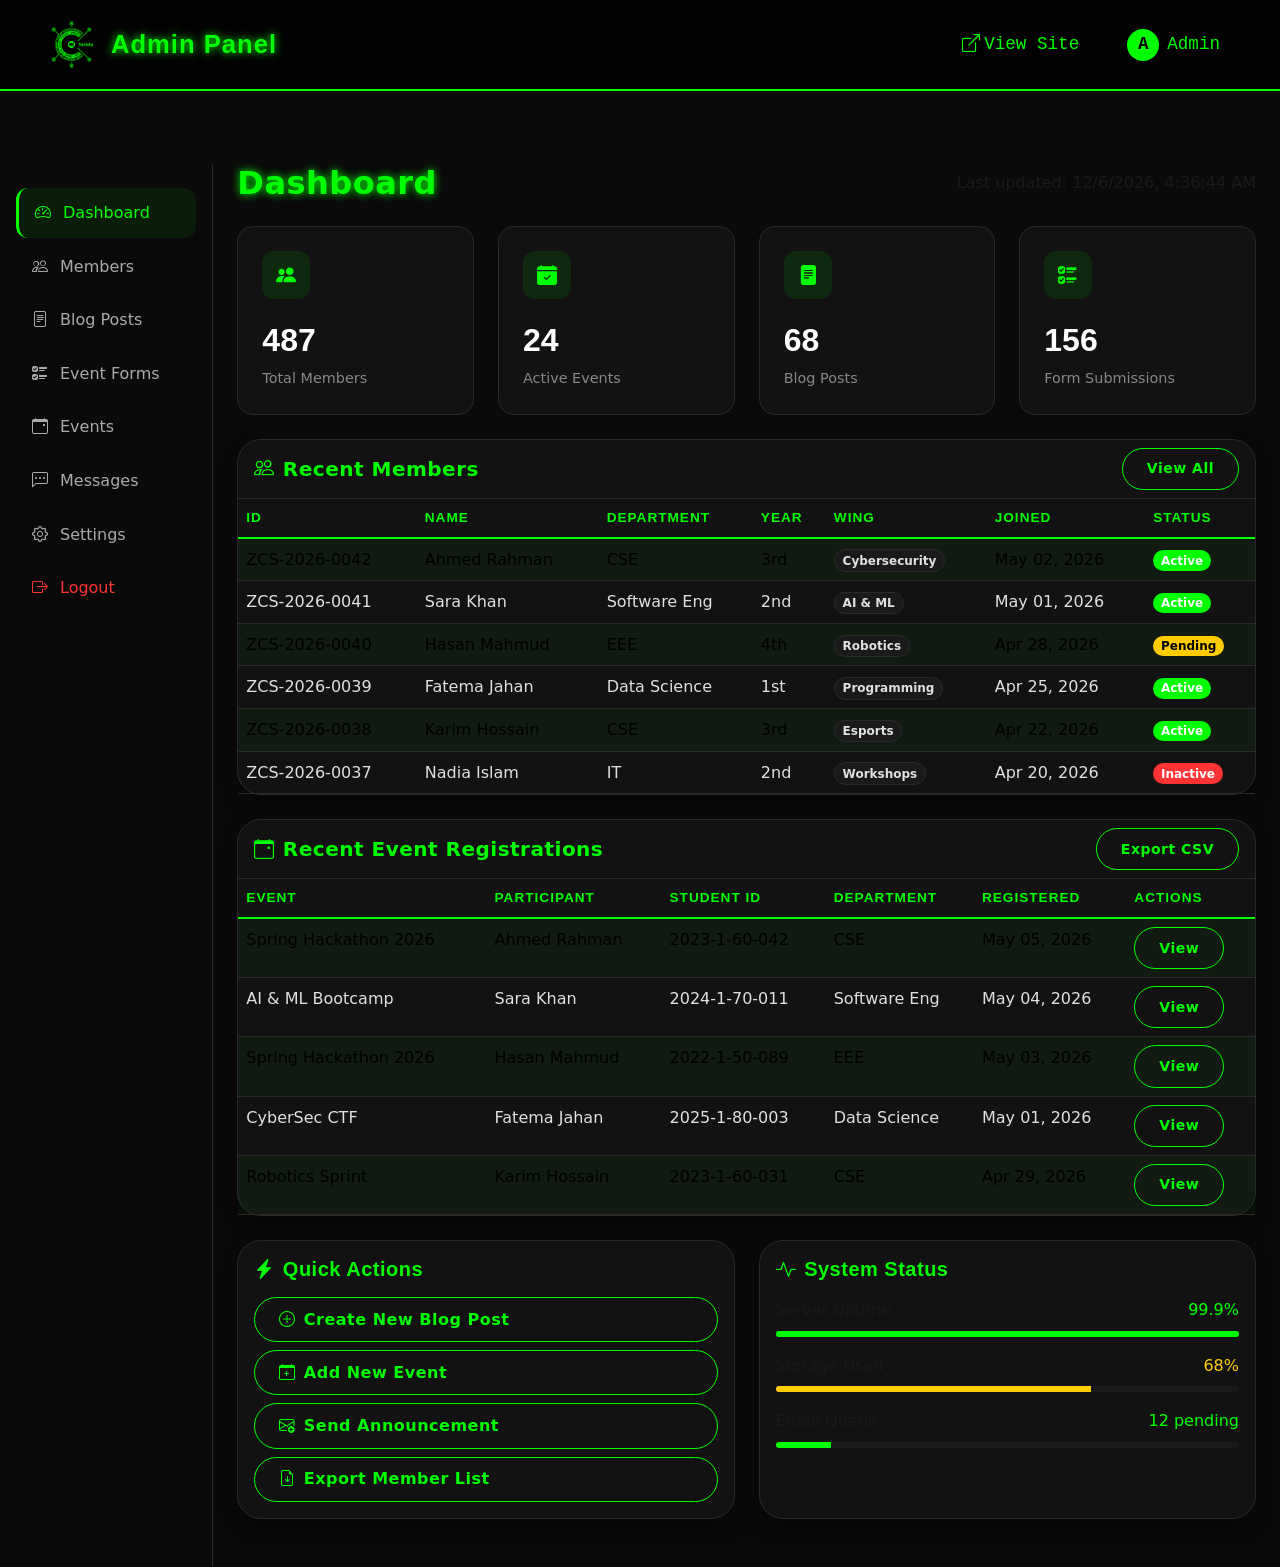
==== admin.html @ 4468ccbf "Add files via upload" ====
<!DOCTYPE html>
<html lang="en">
<head>
  <meta charset="UTF-8">
  <meta name="viewport" content="width=device-width, initial-scale=1.0, viewport-fit=cover">
  <meta name="description" content="ZUMS Computer Society Admin Dashboard. Manage members, events, blog posts, and registrations.">
  <meta name="keywords" content="ZCS admin, dashboard, member management, event management">
  <meta name="author" content="ZUMS Computer Society">
  <meta name="theme-color" content="#00ff00">
  <title>Admin Dashboard | ZUMS Computer Society</title>
  <!-- Bootstrap 5 CSS -->
  <link href="https://cdn.jsdelivr.net/npm/bootstrap@5.3.3/dist/css/bootstrap.min.css" rel="stylesheet">
  <!-- Bootstrap Icons -->
  <link href="https://cdn.jsdelivr.net/npm/bootstrap-icons@1.11.3/font/bootstrap-icons.css" rel="stylesheet">
  <!-- Custom Theme CSS -->
  <link rel="stylesheet" href="style.css">
  <link rel="shortcut icon" href="zcs-logo-transparent.png" type="image/png">
</head>
<body class="admin-body d-flex flex-column min-vh-100">

  <canvas id="pointerCanvas"></canvas>

  <!-- ===== ADMIN TOP NAVBAR ===== -->
  <nav class="navbar navbar-expand-lg fixed-top">
    <div class="container-fluid">
      <a class="navbar-brand" href="admin.html">
        <img src="zcs-logo-transparent.png" alt="ZCS Logo" onerror="this.src='https://placehold.co/60x60/0a0a0a/00ff00?text=ZCS'">
        <span>Admin Panel</span>
      </a>
      <button class="navbar-toggler" type="button" data-bs-toggle="offcanvas" data-bs-target="#adminSidebarOffcanvas" aria-controls="adminSidebarOffcanvas" aria-label="Toggle sidebar">
        <span class="navbar-toggler-icon"></span>
      </button>
      <div class="collapse navbar-collapse" id="mainNavbar">
        <ul class="navbar-nav ms-auto mb-2 mb-lg-0 align-items-lg-center">
          <li class="nav-item"><a class="nav-link" href="index.html" target="_blank"><i class="bi bi-box-arrow-up-right me-1"></i>View Site</a></li>
          <li class="nav-item dropdown ms-lg-3">
            <a class="nav-link dropdown-toggle d-flex align-items-center gap-2" href="#" id="profileDropdown" role="button" data-bs-toggle="dropdown" aria-expanded="false">
              <div class="rounded-circle bg-success d-flex align-items-center justify-content-center" style="width:32px;height:32px;color:#000;font-weight:bold;">A</div>
              <span>Admin</span>
            </a>
            <ul class="dropdown-menu dropdown-menu-end" aria-labelledby="profileDropdown">
              <li><a class="dropdown-item" href="#"><i class="bi bi-person me-2"></i>Profile</a></li>
              <li><a class="dropdown-item" href="#"><i class="bi bi-gear me-2"></i>Settings</a></li>
              <li><hr class="dropdown-divider"></li>
              <li><a class="dropdown-item" href="login.html"><i class="bi bi-box-arrow-right me-2"></i>Logout</a></li>
            </ul>
          </li>
        </ul>
      </div>
    </div>
  </nav>

  <!-- ===== MOBILE SIDEBAR OFFCANVAS ===== -->
  <div class="offcanvas offcanvas-start" tabindex="-1" id="adminSidebarOffcanvas" aria-labelledby="adminSidebarLabel">
    <div class="offcanvas-header">
      <h5 class="offcanvas-title" id="adminSidebarLabel"><i class="bi bi-grid-3x3-gap-fill me-2"></i>Menu</h5>
      <button type="button" class="btn-close" data-bs-dismiss="offcanvas" aria-label="Close"></button>
    </div>
    <div class="offcanvas-body p-0">
      <nav class="nav flex-column admin-sidebar" style="border-right:none;">
        <a class="nav-link active" href="admin.html"><i class="bi bi-speedometer2"></i>Dashboard</a>
        <a class="nav-link" href="#"><i class="bi bi-people"></i>Members</a>
        <a class="nav-link" href="#"><i class="bi bi-file-text"></i>Blog Posts</a>
        <a class="nav-link" href="#"><i class="bi bi-ui-checks"></i>Event Forms</a>
        <a class="nav-link" href="#"><i class="bi bi-calendar-event"></i>Events</a>
        <a class="nav-link" href="#"><i class="bi bi-chat-left-dots"></i>Messages</a>
        <a class="nav-link" href="#"><i class="bi bi-gear"></i>Settings</a>
        <a class="nav-link text-danger" href="login.html"><i class="bi bi-box-arrow-right"></i>Logout</a>
      </nav>
    </div>
  </div>

  <!-- ===== MAIN ADMIN LAYOUT ===== -->
  <div class="container-fluid flex-grow-1 pt-4" style="margin-top:70px;">
    <div class="row">
      <!-- Sidebar (desktop) -->
      <aside class="col-lg-2 d-none d-lg-block admin-sidebar" id="adminSidebar">
        <nav class="nav flex-column">
          <a class="nav-link active" href="admin.html"><i class="bi bi-speedometer2"></i>Dashboard</a>
          <a class="nav-link" href="#"><i class="bi bi-people"></i>Members</a>
          <a class="nav-link" href="#"><i class="bi bi-file-text"></i>Blog Posts</a>
          <a class="nav-link" href="#"><i class="bi bi-ui-checks"></i>Event Forms</a>
          <a class="nav-link" href="#"><i class="bi bi-calendar-event"></i>Events</a>
          <a class="nav-link" href="#"><i class="bi bi-chat-left-dots"></i>Messages</a>
          <a class="nav-link" href="#"><i class="bi bi-gear"></i>Settings</a>
          <a class="nav-link text-danger" href="login.html"><i class="bi bi-box-arrow-right"></i>Logout</a>
        </nav>
      </aside>

      <!-- Main Content -->
      <main class="col-lg-10 px-lg-4 pb-5">
        <div class="d-flex justify-content-between align-items-center mb-4">
          <h2 class="mb-0" style="color:var(--neon-green);text-shadow:0 0 8px var(--neon-green);">Dashboard</h2>
          <span class="text-secondary">Last updated: <span id="lastUpdated"></span></span>
        </div>

        <!-- Stat Cards -->
        <div class="row g-4 mb-4">
          <div class="col-md-6 col-xl-3 animate-on-scroll">
            <div class="stat-card">
              <div class="stat-icon"><i class="bi bi-people-fill"></i></div>
              <div class="stat-value">487</div>
              <div class="stat-label">Total Members</div>
            </div>
          </div>
          <div class="col-md-6 col-xl-3 animate-on-scroll">
            <div class="stat-card">
              <div class="stat-icon"><i class="bi bi-calendar-check-fill"></i></div>
              <div class="stat-value">24</div>
              <div class="stat-label">Active Events</div>
            </div>
          </div>
          <div class="col-md-6 col-xl-3 animate-on-scroll">
            <div class="stat-card">
              <div class="stat-icon"><i class="bi bi-file-text-fill"></i></div>
              <div class="stat-value">68</div>
              <div class="stat-label">Blog Posts</div>
            </div>
          </div>
          <div class="col-md-6 col-xl-3 animate-on-scroll">
            <div class="stat-card">
              <div class="stat-icon"><i class="bi bi-ui-checks"></i></div>
              <div class="stat-value">156</div>
              <div class="stat-label">Form Submissions</div>
            </div>
          </div>
        </div>

        <!-- Recent Members Table -->
        <div class="card mb-4 animate-on-scroll">
          <div class="card-header d-flex justify-content-between align-items-center" style="background:transparent;border-bottom:1px solid #2a2a2a;">
            <h5 class="mb-0" style="color:var(--neon-green);"><i class="bi bi-people me-2"></i>Recent Members</h5>
            <a href="#" class="btn btn-sm btn-outline-primary">View All</a>
          </div>
          <div class="card-body p-0">
            <div class="table-responsive">
              <table class="table table-striped table-hover mb-0">
                <thead>
                  <tr>
                    <th>ID</th>
                    <th>Name</th>
                    <th>Department</th>
                    <th>Year</th>
                    <th>Wing</th>
                    <th>Joined</th>
                    <th>Status</th>
                  </tr>
                </thead>
                <tbody>
                  <tr>
                    <td>ZCS-2026-0042</td>
                    <td>Ahmed Rahman</td>
                    <td>CSE</td>
                    <td>3rd</td>
                    <td><span class="badge bg-secondary">Cybersecurity</span></td>
                    <td>May 02, 2026</td>
                    <td><span class="badge bg-success">Active</span></td>
                  </tr>
                  <tr>
                    <td>ZCS-2026-0041</td>
                    <td>Sara Khan</td>
                    <td>Software Eng</td>
                    <td>2nd</td>
                    <td><span class="badge bg-secondary">AI & ML</span></td>
                    <td>May 01, 2026</td>
                    <td><span class="badge bg-success">Active</span></td>
                  </tr>
                  <tr>
                    <td>ZCS-2026-0040</td>
                    <td>Hasan Mahmud</td>
                    <td>EEE</td>
                    <td>4th</td>
                    <td><span class="badge bg-secondary">Robotics</span></td>
                    <td>Apr 28, 2026</td>
                    <td><span class="badge bg-warning" style="color:#000;">Pending</span></td>
                  </tr>
                  <tr>
                    <td>ZCS-2026-0039</td>
                    <td>Fatema Jahan</td>
                    <td>Data Science</td>
                    <td>1st</td>
                    <td><span class="badge bg-secondary">Programming</span></td>
                    <td>Apr 25, 2026</td>
                    <td><span class="badge bg-success">Active</span></td>
                  </tr>
                  <tr>
                    <td>ZCS-2026-0038</td>
                    <td>Karim Hossain</td>
                    <td>CSE</td>
                    <td>3rd</td>
                    <td><span class="badge bg-secondary">Esports</span></td>
                    <td>Apr 22, 2026</td>
                    <td><span class="badge bg-success">Active</span></td>
                  </tr>
                  <tr>
                    <td>ZCS-2026-0037</td>
                    <td>Nadia Islam</td>
                    <td>IT</td>
                    <td>2nd</td>
                    <td><span class="badge bg-secondary">Workshops</span></td>
                    <td>Apr 20, 2026</td>
                    <td><span class="badge bg-danger">Inactive</span></td>
                  </tr>
                </tbody>
              </table>
            </div>
          </div>
        </div>

        <!-- Recent Event Registrations -->
        <div class="card mb-4 animate-on-scroll">
          <div class="card-header d-flex justify-content-between align-items-center" style="background:transparent;border-bottom:1px solid #2a2a2a;">
            <h5 class="mb-0" style="color:var(--neon-green);"><i class="bi bi-calendar-event me-2"></i>Recent Event Registrations</h5>
            <a href="#" class="btn btn-sm btn-outline-primary">Export CSV</a>
          </div>
          <div class="card-body p-0">
            <div class="table-responsive">
              <table class="table table-striped table-hover mb-0">
                <thead>
                  <tr>
                    <th>Event</th>
                    <th>Participant</th>
                    <th>Student ID</th>
                    <th>Department</th>
                    <th>Registered</th>
                    <th>Actions</th>
                  </tr>
                </thead>
                <tbody>
                  <tr>
                    <td>Spring Hackathon 2026</td>
                    <td>Ahmed Rahman</td>
                    <td>2023-1-60-042</td>
                    <td>CSE</td>
                    <td>May 05, 2026</td>
                    <td><button class="btn btn-sm btn-outline-primary">View</button></td>
                  </tr>
                  <tr>
                    <td>AI & ML Bootcamp</td>
                    <td>Sara Khan</td>
                    <td>2024-1-70-011</td>
                    <td>Software Eng</td>
                    <td>May 04, 2026</td>
                    <td><button class="btn btn-sm btn-outline-primary">View</button></td>
                  </tr>
                  <tr>
                    <td>Spring Hackathon 2026</td>
                    <td>Hasan Mahmud</td>
                    <td>2022-1-50-089</td>
                    <td>EEE</td>
                    <td>May 03, 2026</td>
                    <td><button class="btn btn-sm btn-outline-primary">View</button></td>
                  </tr>
                  <tr>
                    <td>CyberSec CTF</td>
                    <td>Fatema Jahan</td>
                    <td>2025-1-80-003</td>
                    <td>Data Science</td>
                    <td>May 01, 2026</td>
                    <td><button class="btn btn-sm btn-outline-primary">View</button></td>
                  </tr>
                  <tr>
                    <td>Robotics Sprint</td>
                    <td>Karim Hossain</td>
                    <td>2023-1-60-031</td>
                    <td>CSE</td>
                    <td>Apr 29, 2026</td>
                    <td><button class="btn btn-sm btn-outline-primary">View</button></td>
                  </tr>
                </tbody>
              </table>
            </div>
          </div>
        </div>

        <!-- Quick Actions Row -->
        <div class="row g-4">
          <div class="col-md-6 animate-on-scroll">
            <div class="card h-100">
              <div class="card-body">
                <h5 class="card-title"><i class="bi bi-lightning-charge-fill me-2"></i>Quick Actions</h5>
                <div class="d-grid gap-2 mt-3">
                  <button class="btn btn-outline-primary text-start"><i class="bi bi-plus-circle me-2"></i>Create New Blog Post</button>
                  <button class="btn btn-outline-primary text-start"><i class="bi bi-calendar-plus me-2"></i>Add New Event</button>
                  <button class="btn btn-outline-primary text-start"><i class="bi bi-envelope-plus me-2"></i>Send Announcement</button>
                  <button class="btn btn-outline-primary text-start"><i class="bi bi-file-earmark-arrow-down me-2"></i>Export Member List</button>
                </div>
              </div>
            </div>
          </div>
          <div class="col-md-6 animate-on-scroll">
            <div class="card h-100">
              <div class="card-body">
                <h5 class="card-title"><i class="bi bi-activity me-2"></i>System Status</h5>
                <div class="mt-3">
                  <div class="d-flex justify-content-between mb-2">
                    <span class="text-secondary">Server Uptime</span>
                    <span class="text-success">99.9%</span>
                  </div>
                  <div class="progress mb-3" style="height:6px;">
                    <div class="progress-bar" role="progressbar" style="width:99.9%;"></div>
                  </div>
                  <div class="d-flex justify-content-between mb-2">
                    <span class="text-secondary">Storage Used</span>
                    <span class="text-warning" style="color:#ffcc00!important;">68%</span>
                  </div>
                  <div class="progress mb-3" style="height:6px;">
                    <div class="progress-bar bg-warning" role="progressbar" style="width:68%;"></div>
                  </div>
                  <div class="d-flex justify-content-between mb-2">
                    <span class="text-secondary">Email Queue</span>
                    <span class="text-success">12 pending</span>
                  </div>
                  <div class="progress" style="height:6px;">
                    <div class="progress-bar" role="progressbar" style="width:12%;"></div>
                  </div>
                </div>
              </div>
            </div>
          </div>
        </div>
      </main>
    </div>
  </div>

  <script src="https://cdn.jsdelivr.net/npm/bootstrap@5.3.3/dist/js/bootstrap.bundle.min.js"></script>
  <script src="script.js"></script>
  <script>
    document.getElementById('lastUpdated').textContent = new Date().toLocaleString();
  </script>
</body>
</html>
---- style.css ----
/* ============================================
   ZUMS Computer Society - Custom Bootstrap 5 Theme
   Aesthetic: Cyberpunk / Hacker Minimalism (Dark)
   Primary: #00ff00 | Background: #0a0a0a | Text: #e0e0e0
   ============================================ */

/* ---------- FONTS ---------- */
@font-face {
  font-family: 'Klavika';
  src: url('https://xexanterxcin.github.io/PC-LEGEND/Font/klavika-medium-webfont.woff2') format('woff2'),
       url('https://xexanterxcin.github.io/PC-LEGEND/Font/klavika-medium-webfont.woff') format('woff');
  font-weight: normal;
  font-style: normal;
  font-display: swap;
}

@font-face {
  font-family: 'Klavika';
  src: url('https://xexanterxcin.github.io/PC-LEGEND/Font/klavika-regular-italic-webfont.woff2') format('woff2'),
       url('https://xexanterxcin.github.io/PC-LEGEND/Font/klavika-regular-italic-webfont.woff') format('woff');
  font-weight: normal;
  font-style: italic;
  font-display: swap;
}

/* ---------- CSS VARIABLES (Bootstrap Override) ---------- */
:root {
  --bs-primary: #00ff00;
  --bs-primary-rgb: 0, 255, 0;
  --bs-secondary: #1a1a1a;
  --bs-secondary-rgb: 26, 26, 26;
  --bs-success: #00ff00;
  --bs-success-rgb: 0, 255, 0;
  --bs-info: #00ffff;
  --bs-info-rgb: 0, 255, 255;
  --bs-warning: #ffcc00;
  --bs-warning-rgb: 255, 204, 0;
  --bs-danger: #ff3333;
  --bs-danger-rgb: 255, 51, 51;
  --bs-light: #e0e0e0;
  --bs-light-rgb: 224, 224, 224;
  --bs-dark: #0a0a0a;
  --bs-dark-rgb: 10, 10, 10;
  --bs-body-bg: #0a0a0a;
  --bs-body-color: #e0e0e0;
  --bs-border-color: #2a2a2a;
  --bs-border-radius: 1rem;
  --bs-border-radius-lg: 1.5rem;
  --bs-font-sans-serif: 'Segoe UI', system-ui, -apple-system, sans-serif;
  --bs-font-monospace: 'Courier New', monospace;
  --bs-navbar-color: #00ff00;
  --bs-navbar-hover-color: #aaffaa;
  --bs-navbar-active-color: #00ff00;
  --bs-link-color: #00ff00;
  --bs-link-hover-color: #aaffaa;
  --bs-input-bg: #141414;
  --bs-input-color: #e0e0e0;
  --bs-input-border-color: #2a2a2a;
  --bs-input-focus-border-color: #00ff00;
  --bs-input-focus-box-shadow: 0 0 0 0.25rem rgba(0, 255, 0, 0.25);
  --neon-green: #00ff00;
  --neon-green-dim: rgba(0, 255, 0, 0.4);
  --glass-bg: rgba(10, 10, 10, 0.75);
  --glass-border: rgba(0, 255, 0, 0.3);
}

/* ---------- GLOBAL RESET ---------- */
*, *::before, *::after {
  margin: 0;
  padding: 0;
  box-sizing: border-box;
}

html {
  scroll-behavior: smooth;
}

body {
  font-family: var(--bs-font-sans-serif);
  background-color: var(--bs-body-bg);
  color: var(--bs-body-color);
  overflow-x: hidden;
  line-height: 1.6;
}

h1, h2, h3, h4, h5, h6, .h1, .h2, .h3, .h4, .h5, .h6 {
  font-family: 'Klavika', var(--bs-font-sans-serif);
  font-weight: bold;
  letter-spacing: 0.5px;
}

a {
  color: var(--neon-green);
  text-decoration: none;
  transition: color 0.2s ease, text-shadow 0.2s ease;
}

a:hover {
  color: #aaffaa;
  text-shadow: 0 0 6px var(--neon-green);
}

/* ---------- POINTER CANVAS (NEON PARTICLE TRAIL) ---------- */
#pointerCanvas {
  position: fixed;
  top: 0;
  left: 0;
  width: 100%;
  height: 100%;
  z-index: 2;
  pointer-events: none;
  background: transparent;
}

/* ---------- BOOTSTRAP COMPONENT OVERRIDES ---------- */

/* Buttons */
.btn {
  border-radius: 40px;
  font-weight: 600;
  letter-spacing: 0.5px;
  padding: 0.6rem 1.5rem;
  transition: all 0.25s ease;
}

.btn-primary, .bg-primary {
  background-color: var(--neon-green) !important;
  border-color: var(--neon-green) !important;
  color: #000 !important;
}

.btn-primary:hover {
  background-color: #00dd00 !important;
  border-color: #00dd00 !important;
  box-shadow: 0 0 20px var(--neon-green);
  transform: scale(1.02);
}

.btn-outline-primary {
  color: var(--neon-green);
  border-color: var(--neon-green);
  background: transparent;
}

.btn-outline-primary:hover {
  background-color: var(--neon-green);
  color: #000;
  box-shadow: 0 0 12px var(--neon-green);
}

.btn-dark {
  background-color: #111;
  border-color: #2a2a2a;
}

/* Cards */
.card {
  background: rgba(20, 20, 20, 0.85);
  backdrop-filter: blur(8px);
  border: 1px solid #2a2a2a;
  border-radius: 1.5rem;
  color: #e0e0e0;
  transition: all 0.3s ease;
  box-shadow: 0 10px 20px rgba(0, 0, 0, 0.4);
}

.card:hover {
  border-color: var(--neon-green);
  box-shadow: 0 0 20px rgba(0, 255, 0, 0.25);
  transform: translateY(-4px);
}

.card-title {
  color: var(--neon-green);
  font-family: 'Klavika', sans-serif;
}

.card-text {
  color: #ccc;
}

.card-img-top {
  border-top-left-radius: 1.5rem;
  border-top-right-radius: 1.5rem;
  border-bottom: 1px solid #2a2a2a;
}

/* Forms / Inputs */
.form-control, .form-select {
  background-color: #141414;
  color: #e0e0e0;
  border: 1px solid #2a2a2a;
  border-radius: 0.75rem;
  padding: 0.75rem 1rem;
}

.form-control:focus, .form-select:focus {
  background-color: #141414;
  color: #e0e0e0;
  border-color: var(--neon-green);
  box-shadow: 0 0 0 0.25rem rgba(0, 255, 0, 0.25);
}

.form-control::placeholder {
  color: #777;
}

.form-label {
  color: #c0ffc0;
  font-weight: 500;
}

.input-group-text {
  background-color: #1a1a1a;
  border-color: #2a2a2a;
  color: var(--neon-green);
}

/* Check / Radio */
.form-check-input {
  background-color: #141414;
  border-color: #2a2a2a;
}

.form-check-input:checked {
  background-color: var(--neon-green);
  border-color: var(--neon-green);
}

.form-check-label {
  color: #ccc;
}

/* Navbar */
.navbar {
  background: rgba(0, 0, 0, 0.75) !important;
  backdrop-filter: blur(18px);
  border-bottom: 2px solid var(--neon-green);
  padding: 0.75rem 2rem;
  z-index: 1000;
  transition: all 0.3s ease;
}

.navbar-brand {
  font-family: 'Klavika', sans-serif;
  color: var(--neon-green) !important;
  font-size: 1.6rem;
  font-weight: bold;
  text-shadow: 0 0 8px var(--neon-green);
  letter-spacing: 1px;
  display: flex;
  align-items: center;
  gap: 0.75rem;
}

.navbar-brand img {
  height: 55px;
  width: auto;
  transition: transform 0.2s ease;
}

.navbar-brand img:hover {
  transform: scale(1.05);
}

.navbar-nav .nav-link {
  color: var(--neon-green) !important;
  font-family: 'Klavika', monospace;
  font-size: 1.1rem;
  padding: 0.5rem 1rem !important;
  position: relative;
}

.navbar-nav .nav-link::after {
  content: '';
  position: absolute;
  bottom: -2px;
  left: 1rem;
  right: 1rem;
  width: 0%;
  height: 2px;
  background: var(--neon-green);
  box-shadow: 0 0 8px var(--neon-green);
  transition: width 0.3s cubic-bezier(0.2, 0.9, 0.4, 1.1);
}

.navbar-nav .nav-link:hover::after {
  width: calc(100% - 2rem);
}

.navbar-nav .nav-link:hover {
  color: #aaffaa !important;
  text-shadow: 0 0 6px var(--neon-green);
}

.navbar .dropdown-toggle::after {
  border: none !important;
  content: '' !important;
  vertical-align: 0 !important;
}

/* ACTIVE NAV LINK */
.navbar-nav .nav-link.active-link::after {
  width: calc(100% - 2rem);
}

.navbar-nav .nav-link.active-link {
  color: #aaffaa !important;
  text-shadow: 0 0 6px var(--neon-green);
}
.navbar-toggler {
  border: 1px solid var(--neon-green);
  color: var(--neon-green);
}

.navbar-toggler:focus {
  box-shadow: 0 0 0 0.25rem rgba(0, 255, 0, 0.25);
}

.navbar-toggler-icon {
  filter: invert(48%) sepia(79%) saturate(2476%) hue-rotate(86deg) brightness(118%) contrast(119%);
}

/* Dropdown */
.dropdown-menu {
  background: rgba(10, 10, 10, 0.96);
  backdrop-filter: blur(12px);
  border: 1px solid var(--neon-green);
  border-radius: 12px;
  box-shadow: 0 0 20px rgba(0, 255, 0, 0.15);
}

.dropdown-item {
  color: #c0ffc0;
  font-family: 'Klavika', sans-serif;
  transition: background 0.2s, color 0.2s;
}

.dropdown-item:hover, .dropdown-item:focus {
  background: rgba(0, 255, 0, 0.15);
  color: var(--neon-green);
}

.dropdown-divider {
  border-color: #2a2a2a;
}

/* Modal */
.modal-content {
  background: rgba(15, 15, 15, 0.97);
  backdrop-filter: blur(20px);
  border: 1px solid var(--neon-green);
  border-radius: 1.5rem;
  color: #e0e0e0;
  box-shadow: 0 0 40px rgba(0, 255, 0, 0.2);
}

.modal-header {
  border-bottom: 1px solid #2a2a2a;
}

.modal-footer {
  border-top: 1px solid #2a2a2a;
}

.modal-title {
  color: var(--neon-green);
  font-family: 'Klavika', sans-serif;
  text-shadow: 0 0 8px var(--neon-green);
}

.btn-close {
  filter: invert(48%) sepia(79%) saturate(2476%) hue-rotate(86deg) brightness(118%) contrast(119%);
}

/* Accordion */
.accordion {
  --bs-accordion-bg: transparent;
  --bs-accordion-color: #e0e0e0;
  --bs-accordion-border-color: #2a2a2a;
  --bs-accordion-btn-bg: rgba(20, 20, 20, 0.8);
  --bs-accordion-btn-color: var(--neon-green);
  --bs-accordion-active-bg: rgba(0, 255, 0, 0.08);
  --bs-accordion-active-color: var(--neon-green);
  --bs-accordion-btn-focus-border-color: var(--neon-green);
  --bs-accordion-btn-focus-box-shadow: 0 0 0 0.25rem rgba(0, 255, 0, 0.25);
}

.accordion-button:not(.collapsed) {
  text-shadow: 0 0 6px var(--neon-green);
}

.accordion-body {
  color: #ccc;
}

/* Tables */
.table {
  --bs-table-bg: transparent;
  --bs-table-color: #e0e0e0;
  --bs-table-border-color: #2a2a2a;
  --bs-table-striped-bg: rgba(0, 255, 0, 0.04);
  --bs-table-hover-bg: rgba(0, 255, 0, 0.08);
}

.table thead th {
  color: var(--neon-green);
  font-family: 'Klavika', sans-serif;
  border-bottom: 2px solid var(--neon-green);
  text-transform: uppercase;
  font-size: 0.85rem;
  letter-spacing: 1px;
}

/* Badges */
.badge.bg-primary {
  background-color: var(--neon-green) !important;
  color: #000 !important;
}

.badge.bg-secondary {
  background-color: #1a1a1a !important;
  color: #e0e0e0 !important;
  border: 1px solid #2a2a2a;
}

/* Breadcrumb */
.breadcrumb {
  --bs-breadcrumb-divider-color: #555;
}

.breadcrumb-item.active {
  color: #888;
}

/* Pagination */
.page-link {
  background-color: #141414;
  border-color: #2a2a2a;
  color: var(--neon-green);
}

.page-link:hover {
  background-color: rgba(0, 255, 0, 0.1);
  border-color: var(--neon-green);
  color: #aaffaa;
}

.page-item.active .page-link {
  background-color: var(--neon-green);
  border-color: var(--neon-green);
  color: #000;
}

/* List Group */
.list-group {
  --bs-list-group-bg: rgba(20, 20, 20, 0.8);
  --bs-list-group-color: #e0e0e0;
  --bs-list-group-border-color: #2a2a2a;
  --bs-list-group-hover-bg: rgba(0, 255, 0, 0.06);
  --bs-list-group-action-hover-color: #aaffaa;
  --bs-list-group-action-active-bg: rgba(0, 255, 0, 0.1);
  --bs-list-group-action-active-color: var(--neon-green);
  --bs-list-group-active-bg: var(--neon-green);
  --bs-list-group-active-color: #000;
  --bs-list-group-active-border-color: var(--neon-green);
}

/* Progress */
.progress {
  background-color: #1a1a1a;
  border-radius: 1rem;
}

.progress-bar {
  background-color: var(--neon-green);
  color: #000;
}

/* Alerts */
.alert-primary {
  background: rgba(0, 255, 0, 0.08);
  border: 1px solid var(--neon-green);
  color: #aaffaa;
}

.alert-secondary {
  background: rgba(30, 30, 30, 0.8);
  border: 1px solid #2a2a2a;
  color: #ccc;
}

/* Nav Tabs / Pills */
.nav-pills .nav-link {
  color: var(--neon-green);
  border: 1px solid transparent;
  border-radius: 40px;
  transition: all 0.2s ease;
}

.nav-pills .nav-link:hover {
  border-color: var(--neon-green);
  background: rgba(0, 255, 0, 0.08);
}

.nav-pills .nav-link.active {
  background-color: var(--neon-green);
  color: #000;
  box-shadow: 0 0 12px var(--neon-green);
}

/* Offcanvas (for mobile sidebar on admin) */
.offcanvas {
  background: rgba(10, 10, 10, 0.98);
  backdrop-filter: blur(20px);
  border-right: 2px solid var(--neon-green);
}

.offcanvas-title {
  color: var(--neon-green);
  font-family: 'Klavika', sans-serif;
}

/* Toast */
.toast {
  background: rgba(15, 15, 15, 0.97);
  backdrop-filter: blur(10px);
  border: 1px solid var(--neon-green);
  color: #e0e0e0;
}

.toast-header {
  background: rgba(0, 255, 0, 0.08);
  color: var(--neon-green);
  border-bottom: 1px solid #2a2a2a;
}

/* Tooltip / Popover */
.tooltip-inner {
  background: #111;
  border: 1px solid var(--neon-green);
  color: #e0e0e0;
}

.bs-tooltip-auto[data-popper-placement^=top] .tooltip-arrow::before,
.bs-tooltip-top .tooltip-arrow::before {
  border-top-color: var(--neon-green);
}

/* ---------- GLASSMORPHISM UTILITY ---------- */
.glass {
  background: var(--glass-bg);
  backdrop-filter: blur(18px);
  -webkit-backdrop-filter: blur(18px);
  border: 1px solid var(--glass-border);
  border-radius: 1.5rem;
}

.glass-card {
  background: rgba(20, 20, 20, 0.7);
  backdrop-filter: blur(12px);
  -webkit-backdrop-filter: blur(12px);
  border: 1px solid rgba(0, 255, 0, 0.2);
  border-radius: 1.5rem;
  transition: all 0.3s ease;
}

.glass-card:hover {
  border-color: var(--neon-green);
  box-shadow: 0 0 20px rgba(0, 255, 0, 0.2);
}

/* ---------- NEON GLOW UTILITIES ---------- */
.glow-text {
  text-shadow: 0 0 8px var(--neon-green);
}

.glow-border {
  border: 1px solid var(--neon-green);
  box-shadow: 0 0 8px var(--neon-green-dim);
}

.glow-border-hover {
  transition: all 0.3s ease;
}

.glow-border-hover:hover {
  border-color: var(--neon-green);
  box-shadow: 0 0 20px rgba(0, 255, 0, 0.3);
}

/* ---------- SECTION UTILITIES ---------- */
section {
  scroll-margin-top: 100px;
}

.section-title {
  font-size: 2.8rem;
  color: var(--neon-green);
  text-shadow: 0 0 15px rgba(0, 255, 0, 0.5);
  margin-bottom: 1.5rem;
  text-align: center;
}

.section-subtitle {
  color: #aaa;
  font-size: 1.15rem;
  text-align: center;
  max-width: 700px;
  margin: 0 auto 3rem;
}

/* ---------- HERO SECTION ---------- */
.hero-section {
  position: relative;
  min-height: 100vh;
  display: flex;
  align-items: center;
  justify-content: center;
  text-align: center;
  overflow: hidden;
  padding-top: 85px;
}

.hero-bg-video {
  position: absolute;
  top: 0;
  left: 0;
  width: 100%;
  height: 100%;
  object-fit: cover;
  z-index: -2;
}

.hero-overlay {
  position: absolute;
  top: 0;
  left: 0;
  width: 100%;
  height: 100%;
  background: rgba(0, 0, 0, 0.7);
  z-index: -1;
}

.hero-content {
  position: relative;
  z-index: 1;
  max-width: 900px;
  padding: 2rem;
}

.hero-content h1 {
  font-size: 4rem;
  color: var(--neon-green);
  text-shadow: 0 0 20px var(--neon-green), 0 0 40px rgba(0, 255, 0, 0.3);
  margin-bottom: 1rem;
  letter-spacing: 2px;
}

.hero-content .lead {
  font-size: 1.4rem;
  color: #ccc;
  margin-bottom: 2rem;
}

.hero-content .hero-cta {
  margin-top: 1rem;
}

/* ---------- AUTH PAGES (Login / Register) ---------- */
.auth-section {
  min-height: 100vh;
  display: flex;
  align-items: center;
  justify-content: center;
  padding: 120px 1rem 2rem;
  position: relative;
}

.auth-card {
  background: rgba(20, 20, 20, 0.8);
  backdrop-filter: blur(20px);
  -webkit-backdrop-filter: blur(20px);
  border: 1px solid rgba(0, 255, 0, 0.3);
  border-radius: 2rem;
  padding: 2.5rem;
  width: 100%;
  max-width: 480px;
  box-shadow: 0 0 40px rgba(0, 255, 0, 0.1);
  transition: all 0.3s ease;
}

.auth-card:hover {
  border-color: var(--neon-green);
  box-shadow: 0 0 30px rgba(0, 255, 0, 0.2);
}

.auth-card .auth-logo {
  text-align: center;
  margin-bottom: 1.5rem;
}

.auth-card .auth-logo img {
  height: 80px;
  margin-bottom: 0.5rem;
}

.auth-card h2 {
  color: var(--neon-green);
  text-shadow: 0 0 8px var(--neon-green);
  text-align: center;
  margin-bottom: 1.5rem;
}

.auth-link {
  color: #aaa;
  font-size: 0.9rem;
}

.auth-link a {
  color: var(--neon-green);
}

/* ---------- MARQUEE / PARTNERS ---------- */
.marquee-container {
  overflow: hidden;
  white-space: nowrap;
  position: relative;
  padding: 2rem 0;
}

.marquee-track {
  display: inline-flex;
  gap: 3rem;
  animation: marqueeScroll 20s linear infinite;
}

.marquee-container:hover .marquee-track {
  animation-play-state: paused;
}

.marquee-item {
  display: inline-flex;
  align-items: center;
  justify-content: center;
  min-width: 160px;
  height: 80px;
  background: rgba(20, 20, 20, 0.8);
  border: 1px solid #2a2a2a;
  border-radius: 1rem;
  padding: 0 1.5rem;
  color: #888;
  font-family: 'Klavika', sans-serif;
  font-size: 1.1rem;
  transition: all 0.3s ease;
}

.marquee-item:hover {
  border-color: var(--neon-green);
  color: var(--neon-green);
  box-shadow: 0 0 15px rgba(0, 255, 0, 0.2);
}

@keyframes marqueeScroll {
  0% { transform: translateX(0); }
  100% { transform: translateX(-50%); }
}

/* ---------- BLOG ---------- */
.blog-thumb-placeholder {
  height: 200px;
  background: linear-gradient(145deg, #1f2a1f, #0a0f0a);
  display: flex;
  align-items: center;
  justify-content: center;
  border-bottom: 1px solid #2a2a2a;
  border-radius: 1.5rem 1.5rem 0 0;
  overflow: hidden;
}

.blog-thumb-placeholder img {
  width: 100%;
  height: 100%;
  object-fit: cover;
}

.blog-thumb-placeholder .thumb-icon {
  font-size: 3rem;
  color: var(--neon-green);
  opacity: 0.7;
  text-shadow: 0 0 10px var(--neon-green);
}

.blog-meta {
  font-size: 0.8rem;
  color: #888;
  margin-bottom: 0.75rem;
  display: flex;
  gap: 1rem;
  flex-wrap: wrap;
}

.blog-meta span {
  display: inline-flex;
  align-items: center;
  gap: 0.3rem;
}

/* ---------- CONTACT ---------- */
.contact-info-card {
  background: rgba(20, 20, 20, 0.8);
  border: 1px solid #2a2a2a;
  border-radius: 1.5rem;
  padding: 2rem;
  text-align: center;
  transition: all 0.3s ease;
  height: 100%;
}

.contact-info-card:hover {
  border-color: var(--neon-green);
  box-shadow: 0 0 20px rgba(0, 255, 0, 0.15);
}

.contact-info-card .icon-circle {
  width: 60px;
  height: 60px;
  border-radius: 50%;
  border: 1px solid var(--neon-green);
  display: flex;
  align-items: center;
  justify-content: center;
  margin: 0 auto 1rem;
  color: var(--neon-green);
  font-size: 1.5rem;
  box-shadow: 0 0 10px rgba(0, 255, 0, 0.2);
}

.contact-info-card h4 {
  color: var(--neon-green);
  margin-bottom: 0.5rem;
}

.contact-info-card p {
  color: #aaa;
  margin-bottom: 0;
}

/* Social Icons */
.social-icon {
  width: 44px;
  height: 44px;
  border-radius: 50%;
  border: 1px solid #2a2a2a;
  display: inline-flex;
  align-items: center;
  justify-content: center;
  color: #888;
  font-size: 1.1rem;
  transition: all 0.3s ease;
  margin: 0 0.25rem;
}

.social-icon:hover {
  border-color: var(--neon-green);
  color: var(--neon-green);
  box-shadow: 0 0 12px rgba(0, 255, 0, 0.3);
  transform: translateY(-2px);
}

/* ---------- FORMS PAGE ---------- */
.form-section {
  padding: 120px 1rem 4rem;
  min-height: 100vh;
}

.form-card {
  background: rgba(20, 20, 20, 0.85);
  backdrop-filter: blur(12px);
  border: 1px solid #2a2a2a;
  border-radius: 1.5rem;
  padding: 2.5rem;
}

.form-card h3 {
  color: var(--neon-green);
  text-shadow: 0 0 6px var(--neon-green);
  margin-bottom: 1.5rem;
}

/* ---------- ADMIN DASHBOARD ---------- */
.admin-body {
  padding-top: 70px;
}

.admin-sidebar {
  min-height: calc(100vh - 70px);
  background: rgba(10, 10, 10, 0.95);
  border-right: 1px solid #2a2a2a;
  padding: 1.5rem 1rem;
}

.admin-sidebar .nav-link {
  color: #aaa;
  border-radius: 0.75rem;
  padding: 0.75rem 1rem;
  margin-bottom: 0.25rem;
  transition: all 0.2s ease;
  display: flex;
  align-items: center;
  gap: 0.75rem;
}

.admin-sidebar .nav-link:hover,
.admin-sidebar .nav-link.active {
  background: rgba(0, 255, 0, 0.08);
  color: var(--neon-green);
}

.admin-sidebar .nav-link.active {
  border-left: 3px solid var(--neon-green);
}

.stat-card {
  background: rgba(20, 20, 20, 0.8);
  backdrop-filter: blur(8px);
  border: 1px solid #2a2a2a;
  border-radius: 1rem;
  padding: 1.5rem;
  transition: all 0.3s ease;
}

.stat-card:hover {
  border-color: var(--neon-green);
  box-shadow: 0 0 15px rgba(0, 255, 0, 0.15);
}

.stat-card .stat-icon {
  width: 48px;
  height: 48px;
  border-radius: 12px;
  background: rgba(0, 255, 0, 0.1);
  display: flex;
  align-items: center;
  justify-content: center;
  color: var(--neon-green);
  font-size: 1.25rem;
  margin-bottom: 1rem;
}

.stat-card .stat-value {
  font-size: 2rem;
  font-weight: bold;
  color: #fff;
  font-family: 'Klavika', sans-serif;
}

.stat-card .stat-label {
  color: #888;
  font-size: 0.9rem;
}

/* ---------- LEGAL PAGES ---------- */
.legal-section {
  padding: 140px 1rem 4rem;
  max-width: 900px;
  margin: 0 auto;
}

.legal-section h1 {
  color: var(--neon-green);
  text-shadow: 0 0 10px var(--neon-green);
  margin-bottom: 2rem;
}

.legal-section h2 {
  color: var(--neon-green);
  margin-top: 2rem;
  margin-bottom: 1rem;
  font-size: 1.5rem;
}

.legal-section p {
  color: #ccc;
  margin-bottom: 1rem;
  line-height: 1.7;
}

.legal-section ul {
  color: #ccc;
  margin-bottom: 1rem;
  padding-left: 1.5rem;
}

.legal-section li {
  margin-bottom: 0.5rem;
}

/* ---------- FOOTER ---------- */
.site-footer {
  background: rgba(5, 5, 5, 0.95);
  border-top: 2px solid var(--neon-green);
  padding: 3rem 0 1.5rem;
  margin-top: auto;
}

.site-footer h5 {
  color: var(--neon-green);
  font-family: 'Klavika', sans-serif;
  margin-bottom: 1rem;
  text-shadow: 0 0 6px var(--neon-green);
}

.site-footer a {
  color: #aaa;
  display: block;
  margin-bottom: 0.5rem;
  transition: color 0.2s ease;
}

.site-footer a:hover {
  color: var(--neon-green);
  text-shadow: 0 0 6px var(--neon-green);
}

.site-footer .footer-bottom {
  border-top: 1px solid #2a2a2a;
  margin-top: 2rem;
  padding-top: 1.5rem;
  text-align: center;
  color: #666;
}

/* ---------- ANIMATIONS ---------- */
@keyframes fadeInUp {
  from { opacity: 0; transform: translateY(30px); }
  to { opacity: 1; transform: translateY(0); }
}

.animate-fade-up {
  animation: fadeInUp 0.6s ease forwards;
}

@keyframes pulseGlow {
  0%, 100% { box-shadow: 0 0 10px rgba(0, 255, 0, 0.2); }
  50% { box-shadow: 0 0 25px rgba(0, 255, 0, 0.5); }
}

.pulse-glow {
  animation: pulseGlow 2s ease-in-out infinite;
}

/* ---------- RESPONSIVE ---------- */
/* SHOW DROPDOWN ON HOVER (DESKTOP) */
@media (min-width: 992px) {
  .navbar .dropdown:hover .dropdown-menu {
    display: block;
    margin-top: 0;
    opacity: 1;
    visibility: visible;
    transform: translateY(0);
  }

  .navbar .dropdown-menu {
    display: block;
    opacity: 0;
    visibility: hidden;
    transform: translateY(10px);
    transition: all 0.25s ease;
    pointer-events: none;
  }

  .navbar .dropdown:hover .dropdown-menu {
    pointer-events: auto;
  }
}
@media (max-width: 991px) {
  .hero-content h1 {
    font-size: 2.8rem;
  }
  .section-title {
    font-size: 2.2rem;
  }
  .admin-sidebar {
    min-height: auto;
    border-right: none;
    border-bottom: 1px solid #2a2a2a;
  }
}

@media (max-width: 768px) {
  .navbar {
    padding: 0.5rem 1rem;
  }
  .navbar-brand {
    font-size: 1.2rem;
  }
  .navbar-brand img {
    height: 42px;
  }
  .hero-content h1 {
    font-size: 2.2rem;
  }
  .hero-content .lead {
    font-size: 1.1rem;
  }
  .section-title {
    font-size: 1.8rem;
  }
  .auth-card {
    padding: 1.5rem;
    border-radius: 1.5rem;
  }
  .marquee-item {
    min-width: 120px;
    height: 60px;
    font-size: 0.9rem;
  }
  .form-card {
    padding: 1.5rem;
  }
}

@media (max-width: 480px) {
  .hero-content h1 {
    font-size: 1.8rem;
  }
  .section-title {
    font-size: 1.5rem;
  }
}

/* ---------- SCROLLBAR ---------- */
::-webkit-scrollbar {
  width: 8px;
}
::-webkit-scrollbar-track {
  background: #0a0a0a;
}
::-webkit-scrollbar-thumb {
  background: #2a2a2a;
  border-radius: 4px;
}
::-webkit-scrollbar-thumb:hover {
  background: var(--neon-green);
}
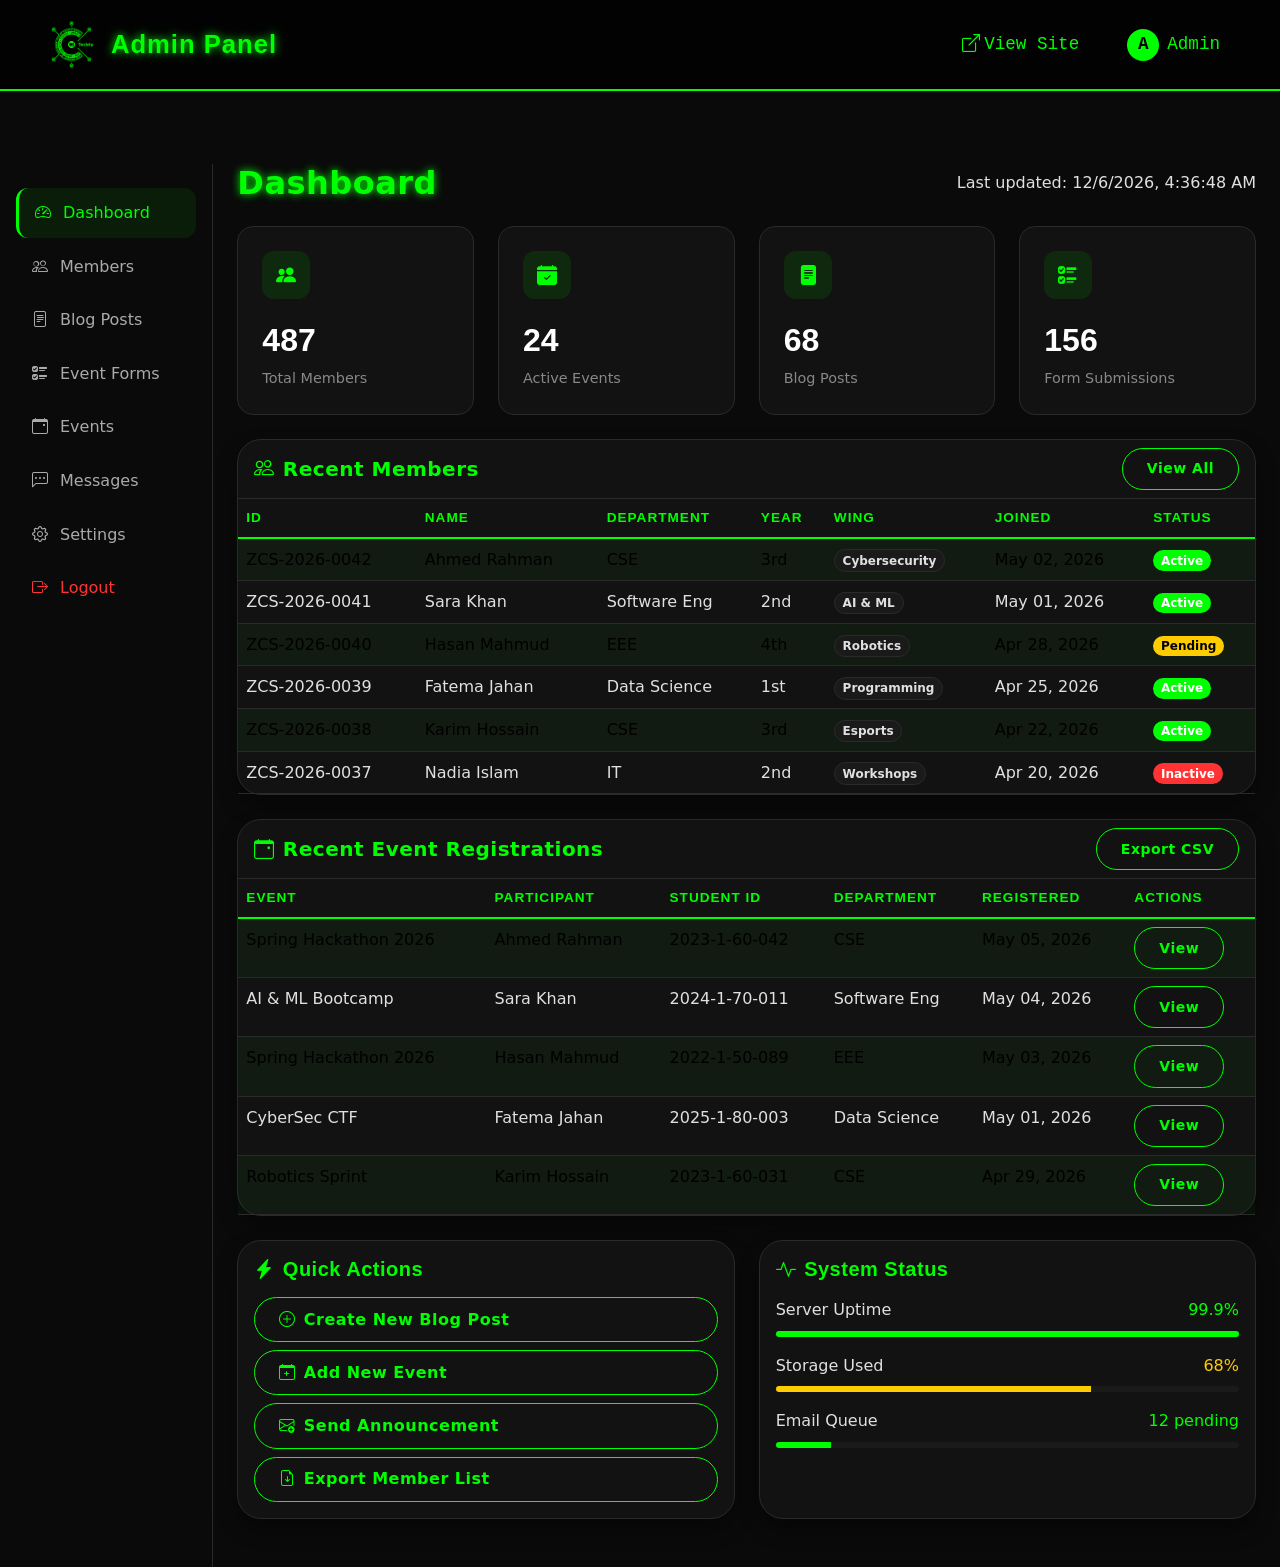
==== commit 8123f79c: "Add files via upload" ====
--- a/admin.html
+++ b/admin.html
@@ -91,7 +91,7 @@
       <main class="col-lg-10 px-lg-4 pb-5">
         <div class="d-flex justify-content-between align-items-center mb-4">
           <h2 class="mb-0" style="color:var(--neon-green);text-shadow:0 0 8px var(--neon-green);">Dashboard</h2>
-          <span class="text-secondary">Last updated: <span id="lastUpdated"></span></span>
+          <span class="text">Last updated: <span id="lastUpdated"></span></span>
         </div>
 
         <!-- Stat Cards -->
@@ -294,21 +294,21 @@
                 <h5 class="card-title"><i class="bi bi-activity me-2"></i>System Status</h5>
                 <div class="mt-3">
                   <div class="d-flex justify-content-between mb-2">
-                    <span class="text-secondary">Server Uptime</span>
+                    <span class="text">Server Uptime</span>
                     <span class="text-success">99.9%</span>
                   </div>
                   <div class="progress mb-3" style="height:6px;">
                     <div class="progress-bar" role="progressbar" style="width:99.9%;"></div>
                   </div>
                   <div class="d-flex justify-content-between mb-2">
-                    <span class="text-secondary">Storage Used</span>
+                    <span class="text">Storage Used</span>
                     <span class="text-warning" style="color:#ffcc00!important;">68%</span>
                   </div>
                   <div class="progress mb-3" style="height:6px;">
                     <div class="progress-bar bg-warning" role="progressbar" style="width:68%;"></div>
                   </div>
                   <div class="d-flex justify-content-between mb-2">
-                    <span class="text-secondary">Email Queue</span>
+                    <span class="text">Email Queue</span>
                     <span class="text-success">12 pending</span>
                   </div>
                   <div class="progress" style="height:6px;">
--- a/style.css
+++ b/style.css
@@ -115,7 +115,7 @@
 /* ---------- BOOTSTRAP COMPONENT OVERRIDES ---------- */
 
 /* Buttons */
-.btn {
+.btn, .join-btn, .read-more {
   border-radius: 40px;
   font-weight: 600;
   letter-spacing: 0.5px;
@@ -123,7 +123,7 @@
   transition: all 0.25s ease;
 }
 
-.btn-primary, .bg-primary {
+.btn-primary, .bg-primary, .join-btn, .read-more {
   background-color: var(--neon-green) !important;
   border-color: var(--neon-green) !important;
   color: #000 !important;
@@ -136,10 +136,14 @@
   transform: scale(1.02);
 }
 
-.btn-outline-primary {
+.btn-outline-primary, .join-btn, .read-more {
   color: var(--neon-green);
   border-color: var(--neon-green);
   background: transparent;
+}
+
+.join-btn,.read-more {
+  border: none;
 }
 
 .btn-outline-primary:hover {
@@ -153,6 +157,30 @@
   border-color: #2a2a2a;
 }
 
+.join-btn:hover {
+  background-color: #00dd00 !important;
+  border-color: #00dd00 !important;
+  box-shadow: 0 0 20px var(--neon-green);
+  transform: scale(1.02);
+}
+
+.join-btn:hover {
+  background-color: var(--neon-green);
+  color: #000;
+  box-shadow: 0 0 12px var(--neon-green);
+}
+.read-more:hover {
+  background-color: #00dd00 !important;
+  border-color: #00dd00 !important;
+  box-shadow: 0 0 20px var(--neon-green);
+  transform: scale(1.02);
+}
+
+.read-more:hover {
+  background-color: var(--neon-green);
+  color: #000;
+  box-shadow: 0 0 12px var(--neon-green);
+}
 /* Cards */
 .card {
   background: rgba(20, 20, 20, 0.85);
